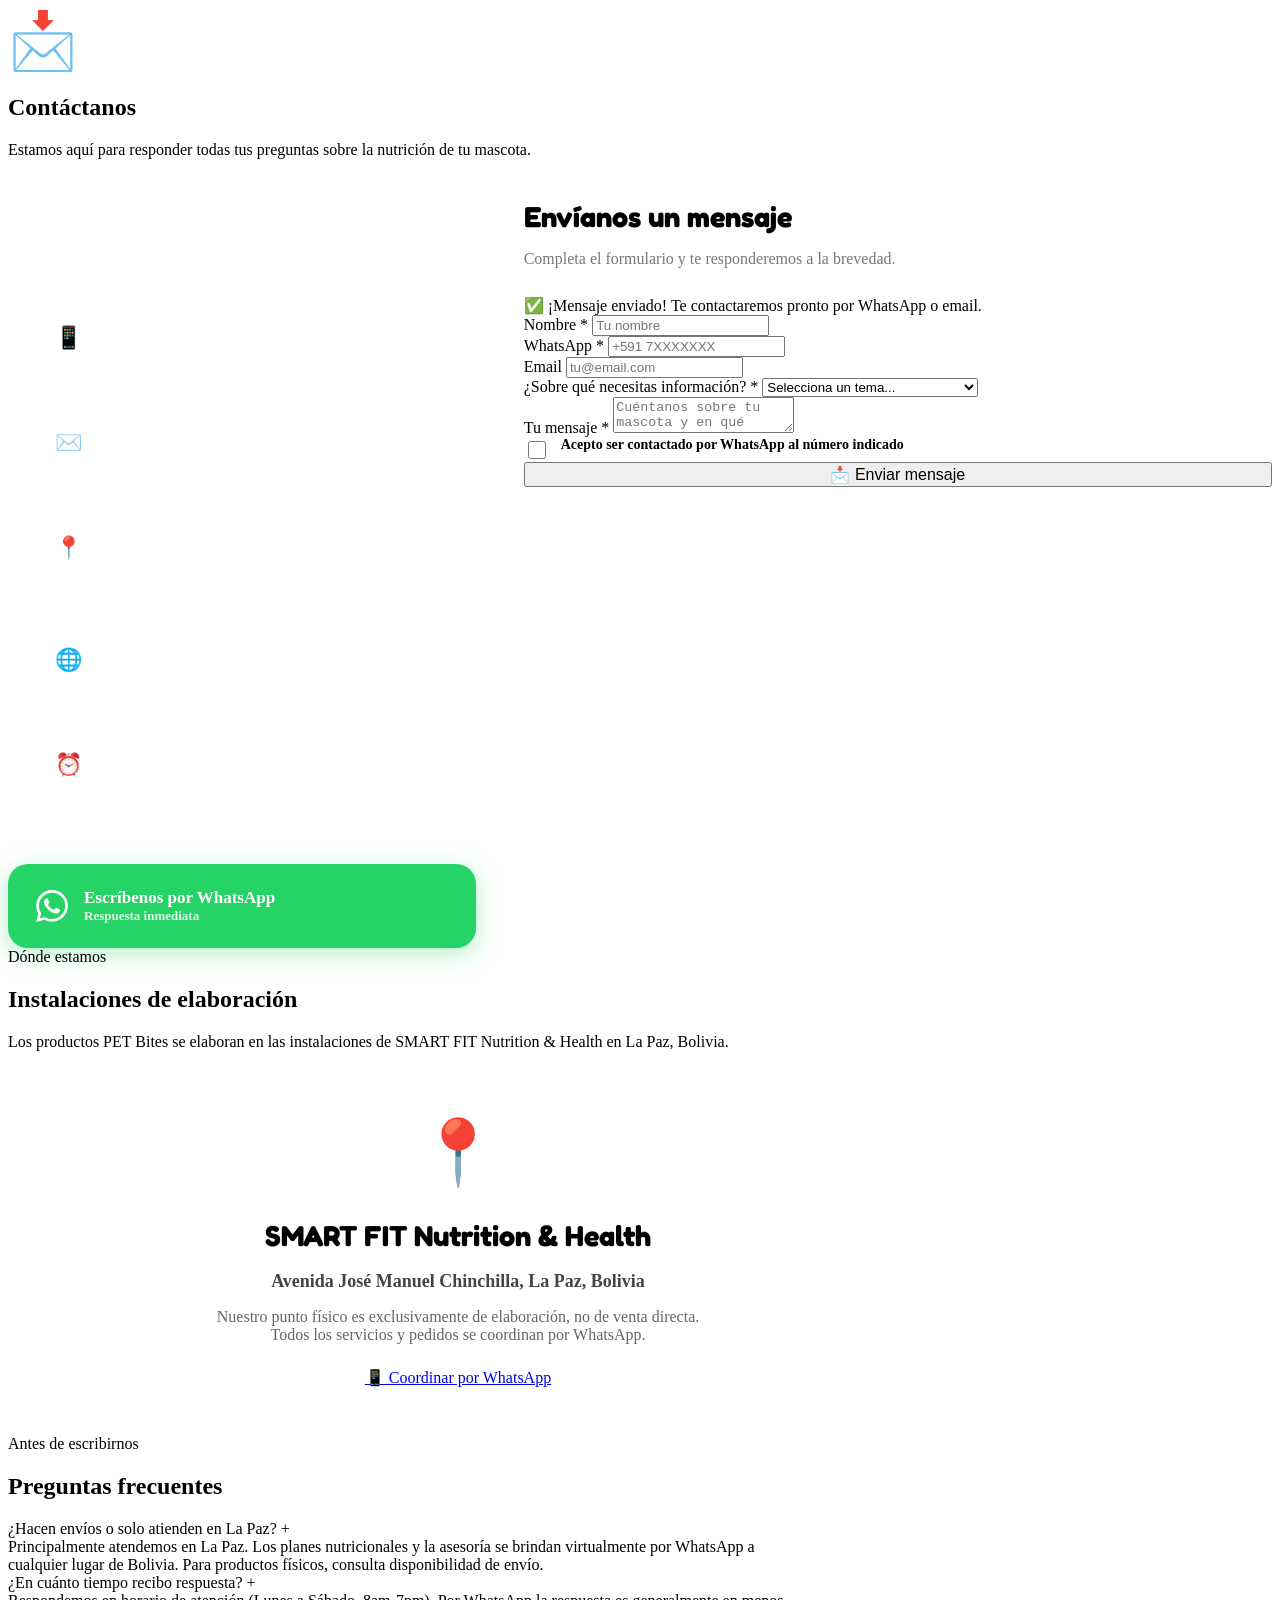
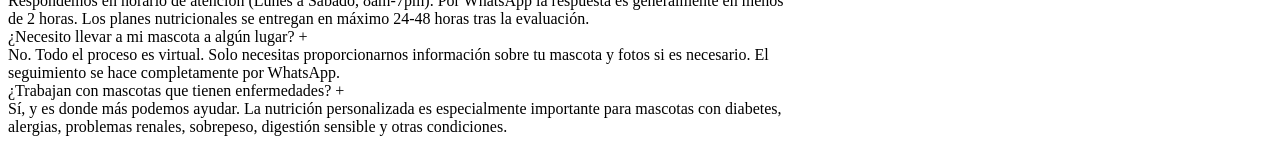
==== pages/contacto.html @ abe5be78 "Add files via upload" ====
<!DOCTYPE html>
<html lang="es">
<head>
  <meta charset="UTF-8" />
  <meta name="viewport" content="width=device-width, initial-scale=1.0" />
  <title>Contacto · PET Bites</title>
  <meta name="description" content="Contacta a PET Bites por WhatsApp o email. La Paz, Bolivia. Nutrición personalizada para mascotas." />
  <link rel="stylesheet" href="../css/style.css" />
  <link href="https://fonts.googleapis.com/css2?family=Nunito:wght@400;600;700;800;900&family=Fredoka+One&display=swap" rel="stylesheet" />
  <style>
    .contact-grid {
      display: grid;
      grid-template-columns: 1fr 1.6fr;
      gap: 48px;
      align-items: start;
    }
    .contact-info-card {
      background: var(--teal);
      border-radius: 28px;
      padding: 48px 36px;
      color: white;
    }
    .contact-info-item {
      display: flex;
      align-items: flex-start;
      gap: 16px;
      margin-bottom: 28px;
      padding-bottom: 28px;
      border-bottom: 1px solid rgba(255,255,255,0.2);
    }
    .contact-info-item:last-child {
      border-bottom: none;
      margin-bottom: 0;
      padding-bottom: 0;
    }
    .contact-icon {
      width: 48px;
      height: 48px;
      background: rgba(255,255,255,0.15);
      border-radius: 14px;
      display: flex;
      align-items: center;
      justify-content: center;
      font-size: 22px;
      flex-shrink: 0;
    }
    .contact-label {
      font-size: 12px;
      font-weight: 800;
      letter-spacing: 2px;
      text-transform: uppercase;
      opacity: 0.7;
      margin-bottom: 4px;
    }
    .contact-value {
      font-weight: 700;
      font-size: 16px;
    }
    .contact-value a {
      color: white;
      text-decoration: none;
    }
    .contact-value a:hover { text-decoration: underline; }
    @media(max-width:768px) {
      .contact-grid { grid-template-columns: 1fr; }
    }
  </style>
</head>
<body>

<div id="nav-placeholder"></div>
<div id="wa-placeholder"></div>

<main>

  <!-- PAGE HERO -->
  <section class="page-hero">
    <span style="font-size:56px;display:block;margin-bottom:16px;">📩</span>
    <h1>Contáctanos</h1>
    <p>Estamos aquí para responder todas tus preguntas sobre la nutrición de tu mascota.</p>
  </section>

  <!-- CONTACTO PRINCIPAL -->
  <section style="background:var(--cream);">
    <div class="container">
      <div class="contact-grid">

        <!-- INFO -->
        <div>
          <div class="contact-info-card">
            <h2 style="font-family:'Fredoka One',cursive;font-size:1.8rem;margin-bottom:32px;">Información de contacto</h2>

            <div class="contact-info-item">
              <div class="contact-icon">📱</div>
              <div>
                <div class="contact-label">WhatsApp PET Bites</div>
                <div class="contact-value"><a href="https://wa.me/59178855799" target="_blank">+591 78855799</a></div>
              </div>
            </div>

            <div class="contact-info-item">
              <div class="contact-icon">✉️</div>
              <div>
                <div class="contact-label">Email SMART FIT</div>
                <div class="contact-value"><a href="mailto:pierremonasterios@icloud.com">pierremonasterios@icloud.com</a></div>
              </div>
            </div>

            <div class="contact-info-item">
              <div class="contact-icon">📍</div>
              <div>
                <div class="contact-label">Ubicación (Elaboración)</div>
                <div class="contact-value">Av. José Manuel Chinchilla<br/>La Paz, Bolivia</div>
              </div>
            </div>

            <div class="contact-info-item">
              <div class="contact-icon">🌐</div>
              <div>
                <div class="contact-label">Sitio web SMART FIT</div>
                <div class="contact-value"><a href="https://pierremonasterios.wixsite.com/healthcoach" target="_blank">pierremonasterios.wixsite.com</a></div>
              </div>
            </div>

            <div class="contact-info-item">
              <div class="contact-icon">⏰</div>
              <div>
                <div class="contact-label">Horario de atención</div>
                <div class="contact-value">Lunes a Sábado<br/>8:00 AM – 7:00 PM</div>
              </div>
            </div>
          </div>

          <!-- WA BIG BUTTON -->
          <a href="https://wa.me/59178855799" target="_blank" style="display:flex;align-items:center;gap:16px;background:#25D366;color:white;text-decoration:none;padding:24px 28px;border-radius:20px;margin-top:20px;font-weight:800;font-size:17px;transition:all 0.3s;box-shadow:0 6px 24px rgba(37,211,102,0.35);" onmouseenter="this.style.transform='translateY(-3px)';this.style.boxShadow='0 10px 32px rgba(37,211,102,0.45)'" onmouseleave="this.style.transform='';this.style.boxShadow='0 6px 24px rgba(37,211,102,0.35)'">
            <svg width="32" height="32" viewBox="0 0 24 24" fill="white"><path d="M17.472 14.382c-.297-.149-1.758-.867-2.03-.967-.273-.099-.471-.148-.67.15-.197.297-.767.966-.94 1.164-.173.199-.347.223-.644.075-.297-.15-1.255-.463-2.39-1.475-.883-.788-1.48-1.761-1.653-2.059-.173-.297-.018-.458.13-.606.134-.133.298-.347.446-.52.149-.174.198-.298.298-.497.099-.198.05-.371-.025-.52-.075-.149-.669-1.612-.916-2.207-.242-.579-.487-.5-.669-.51-.173-.008-.371-.01-.57-.01-.198 0-.52.074-.792.372-.272.297-1.04 1.016-1.04 2.479 0 1.462 1.065 2.875 1.213 3.074.149.198 2.096 3.2 5.077 4.487.709.306 1.262.489 1.694.625.712.227 1.36.195 1.871.118.571-.085 1.758-.719 2.006-1.413.248-.694.248-1.289.173-1.413-.074-.124-.272-.198-.57-.347m-5.421 7.403h-.004a9.87 9.87 0 01-5.031-1.378l-.361-.214-3.741.982.998-3.648-.235-.374a9.86 9.86 0 01-1.51-5.26c.001-5.45 4.436-9.884 9.888-9.884 2.64 0 5.122 1.03 6.988 2.898a9.825 9.825 0 012.893 6.994c-.003 5.45-4.437 9.884-9.885 9.884m8.413-18.297A11.815 11.815 0 0012.05 0C5.495 0 .16 5.335.157 11.892c0 2.096.547 4.142 1.588 5.945L.057 24l6.305-1.654a11.882 11.882 0 005.683 1.448h.005c6.554 0 11.89-5.335 11.893-11.893a11.821 11.821 0 00-3.48-8.413Z"/></svg>
            <div>
              <div>Escríbenos por WhatsApp</div>
              <div style="font-size:13px;opacity:0.85;font-weight:600;">Respuesta inmediata</div>
            </div>
          </a>
        </div>

        <!-- FORM -->
        <div class="form-container">
          <h2 style="font-family:'Fredoka One',cursive;font-size:1.8rem;margin-bottom:8px;">Envíanos un mensaje</h2>
          <p style="color:#777;margin-bottom:28px;">Completa el formulario y te responderemos a la brevedad.</p>

          <div class="alert alert-success alert-hidden" id="contact-success">
            ✅ ¡Mensaje enviado! Te contactaremos pronto por WhatsApp o email.
          </div>

          <form id="contact-form">
            <div class="form-row">
              <div class="form-group">
                <label>Nombre *</label>
                <input type="text" placeholder="Tu nombre" required />
              </div>
              <div class="form-group">
                <label>WhatsApp *</label>
                <input type="tel" placeholder="+591 7XXXXXXX" required />
              </div>
            </div>
            <div class="form-group">
              <label>Email</label>
              <input type="email" placeholder="tu@email.com" />
            </div>
            <div class="form-group">
              <label>¿Sobre qué necesitas información? *</label>
              <select required>
                <option value="">Selecciona un tema...</option>
                <option>Plan nutricional para mi mascota</option>
                <option>Información sobre membresías</option>
                <option>Seguimiento y retroalimentación</option>
                <option>Precios y pagos</option>
                <option>Suplementación</option>
                <option>Otro</option>
              </select>
            </div>
            <div class="form-group">
              <label>Tu mensaje *</label>
              <textarea placeholder="Cuéntanos sobre tu mascota y en qué podemos ayudarte..." required></textarea>
            </div>
            <div class="form-group" style="display:flex;align-items:flex-start;gap:12px;">
              <input type="checkbox" id="whatsapp-ok" style="margin-top:4px;accent-color:var(--teal);width:18px;height:18px;" required />
              <label for="whatsapp-ok" style="font-weight:600;cursor:pointer;font-size:14px;">Acepto ser contactado por WhatsApp al número indicado</label>
            </div>
            <button type="submit" class="btn-primary" style="width:100%;font-size:16px;">📩 Enviar mensaje</button>
          </form>
        </div>

      </div>
    </div>
  </section>

  <!-- UBICACIÓN -->
  <section style="background:white;">
    <div class="container" style="max-width:900px;">
      <div class="section-header">
        <span class="eyebrow">Dónde estamos</span>
        <h2>Instalaciones de <span>elaboración</span></h2>
        <p>Los productos PET Bites se elaboran en las instalaciones de SMART FIT Nutrition & Health en La Paz, Bolivia.</p>
      </div>

      <div style="background:var(--light-teal);border-radius:28px;padding:48px;text-align:center;">
        <div style="font-size:64px;margin-bottom:20px;">📍</div>
        <h3 style="font-family:'Fredoka One',cursive;font-size:1.8rem;color:var(--teal);margin-bottom:8px;">SMART FIT Nutrition & Health</h3>
        <p style="font-size:18px;color:#444;font-weight:700;margin-bottom:16px;">Avenida José Manuel Chinchilla, La Paz, Bolivia</p>
        <p style="color:#666;max-width:500px;margin:0 auto 24px;">Nuestro punto físico es exclusivamente de elaboración, no de venta directa. Todos los servicios y pedidos se coordinan por WhatsApp.</p>
        <a href="https://wa.me/59178855799" target="_blank" class="btn-primary">📱 Coordinar por WhatsApp</a>
      </div>
    </div>
  </section>

  <!-- FAQ -->
  <section style="background:var(--cream);">
    <div class="container" style="max-width:780px;">
      <div class="section-header">
        <span class="eyebrow">Antes de escribirnos</span>
        <h2>Preguntas <span>frecuentes</span></h2>
      </div>
      <div class="faq-item">
        <div class="faq-question">¿Hacen envíos o solo atienden en La Paz? <span class="faq-icon">+</span></div>
        <div class="faq-answer">Principalmente atendemos en La Paz. Los planes nutricionales y la asesoría se brindan virtualmente por WhatsApp a cualquier lugar de Bolivia. Para productos físicos, consulta disponibilidad de envío.</div>
      </div>
      <div class="faq-item">
        <div class="faq-question">¿En cuánto tiempo recibo respuesta? <span class="faq-icon">+</span></div>
        <div class="faq-answer">Respondemos en horario de atención (Lunes a Sábado, 8am-7pm). Por WhatsApp la respuesta es generalmente en menos de 2 horas. Los planes nutricionales se entregan en máximo 24-48 horas tras la evaluación.</div>
      </div>
      <div class="faq-item">
        <div class="faq-question">¿Necesito llevar a mi mascota a algún lugar? <span class="faq-icon">+</span></div>
        <div class="faq-answer">No. Todo el proceso es virtual. Solo necesitas proporcionarnos información sobre tu mascota y fotos si es necesario. El seguimiento se hace completamente por WhatsApp.</div>
      </div>
      <div class="faq-item">
        <div class="faq-question">¿Trabajan con mascotas que tienen enfermedades? <span class="faq-icon">+</span></div>
        <div class="faq-answer">Sí, y es donde más podemos ayudar. La nutrición personalizada es especialmente importante para mascotas con diabetes, alergias, problemas renales, sobrepeso, digestión sensible y otras condiciones.</div>
      </div>
    </div>
  </section>

</main>

<div id="footer-placeholder"></div>
<script src="../js/components.js"></script>
<script src="../js/main.js"></script>
<script>
  document.getElementById('contact-form').addEventListener('submit', (e) => {
    e.preventDefault();
    document.getElementById('contact-success').classList.remove('alert-hidden');
    e.target.reset();
    setTimeout(() => document.getElementById('contact-success').classList.add('alert-hidden'), 8000);
  });
</script>
</body>
</html>
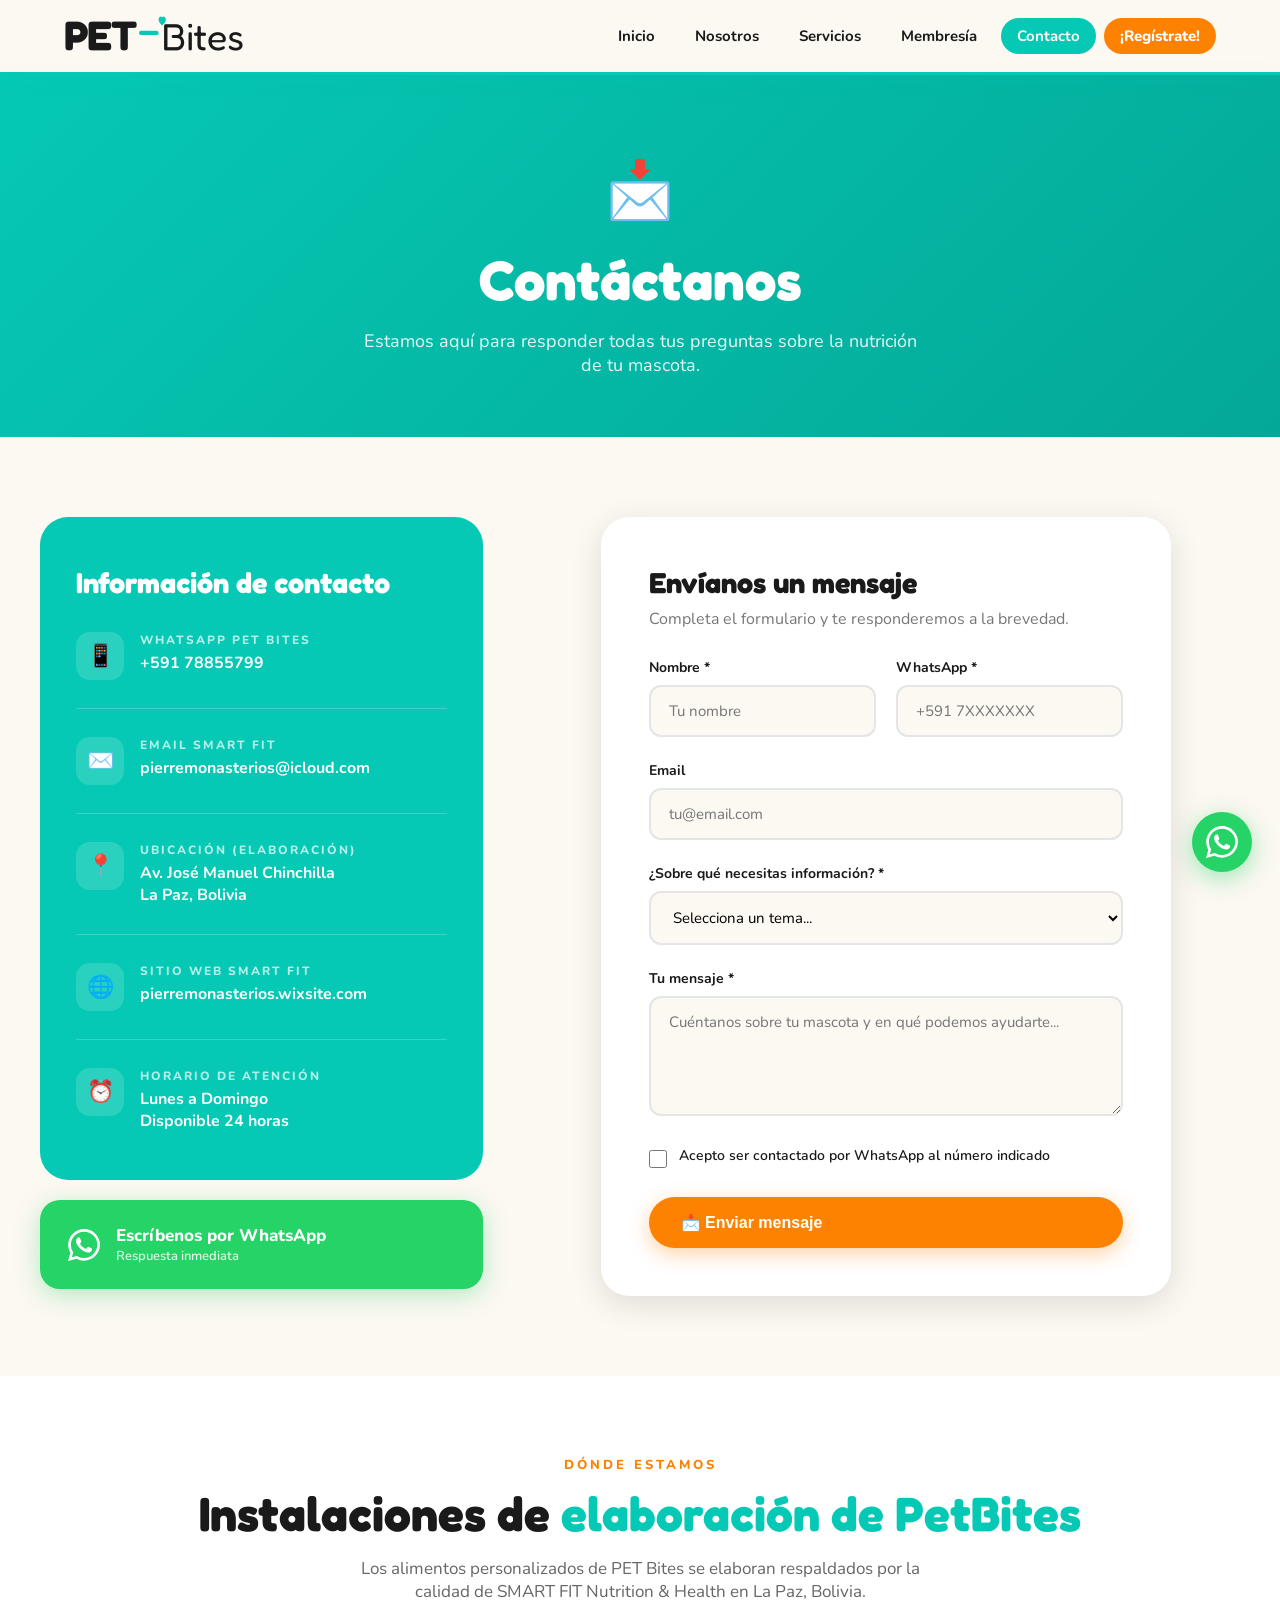
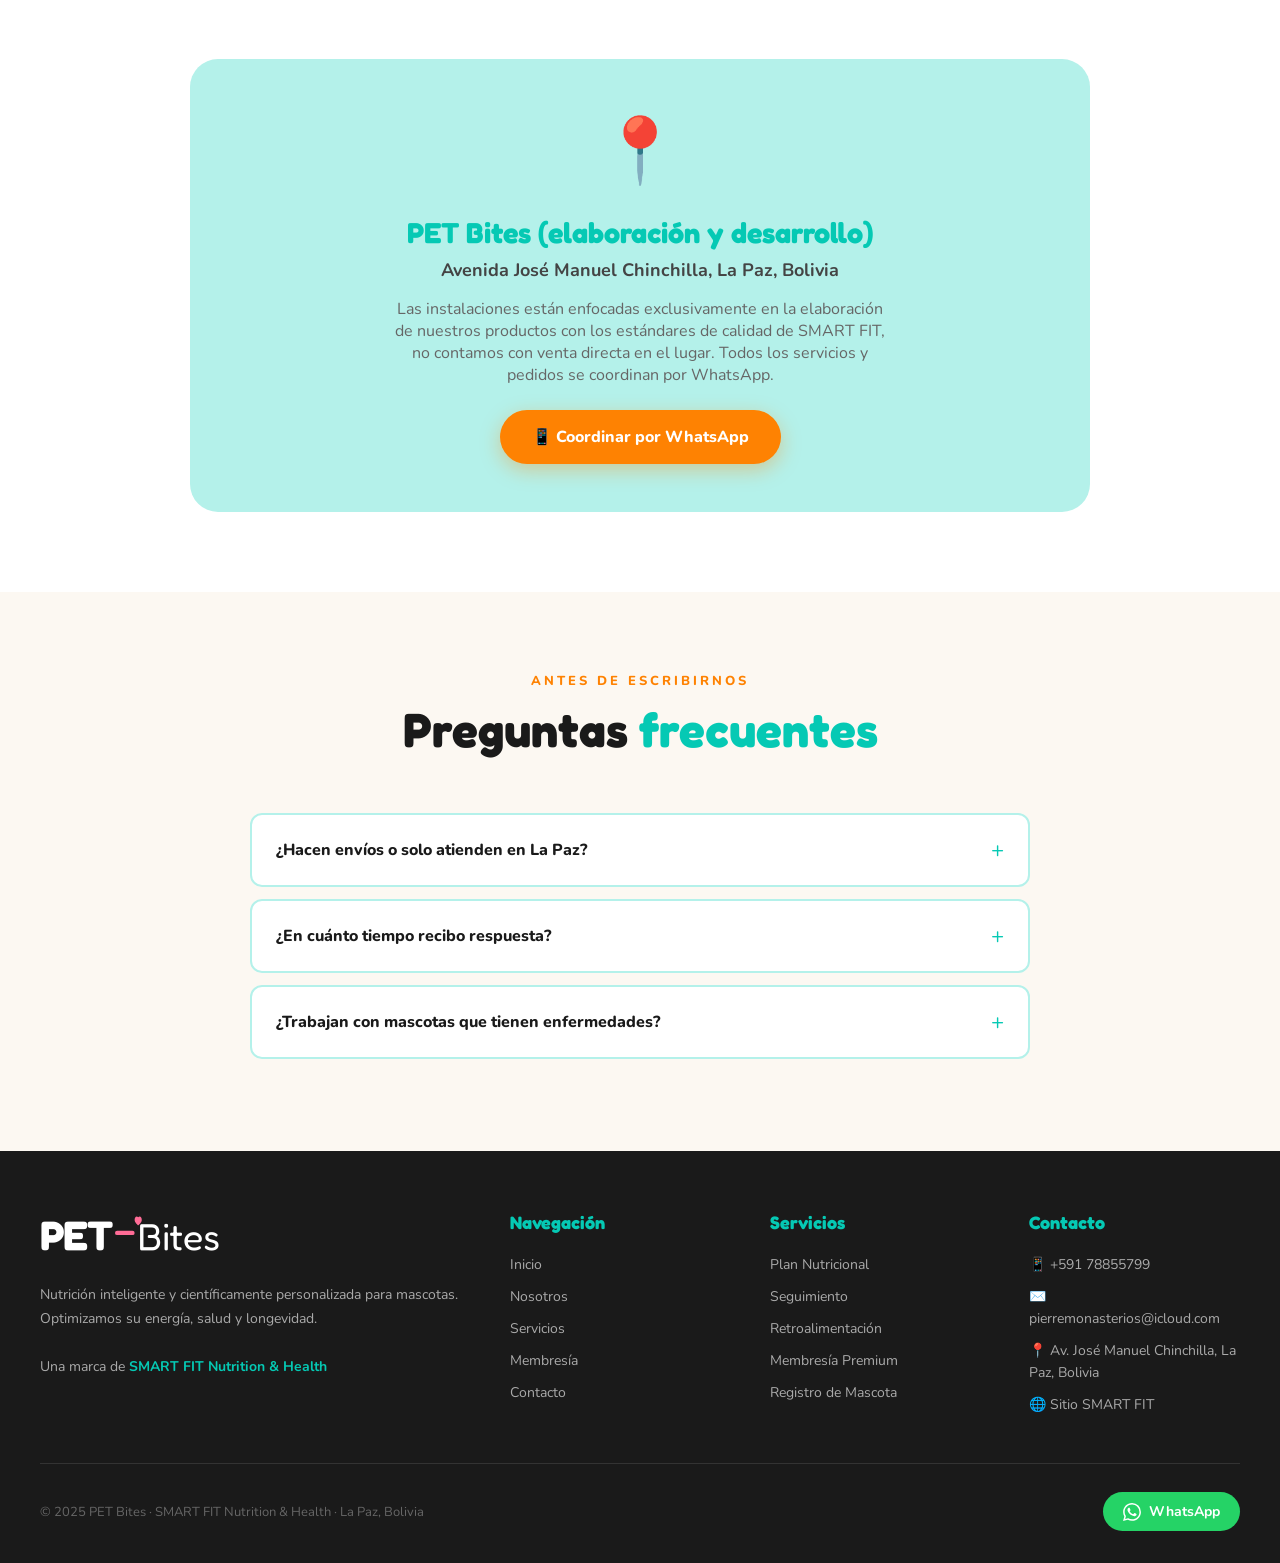
==== commit 98ab6dff: "Membresia" ====
--- a/pages/contacto.html
+++ b/pages/contacto.html
@@ -102,7 +102,7 @@
               <div class="contact-icon">✉️</div>
               <div>
                 <div class="contact-label">Email SMART FIT</div>
-                <div class="contact-value"><a href="mailto:pierremonasterios@icloud.com">pierremonasterios@icloud.com</a></div>
+                <div class="contact-value"><a href="https://mail.google.com/mail/?view=cm&fs=1&to=pierremonasterios@icloud.com" target="_blank">pierremonasterios@icloud.com</a></div>
               </div>
             </div>
 
@@ -126,7 +126,7 @@
               <div class="contact-icon">⏰</div>
               <div>
                 <div class="contact-label">Horario de atención</div>
-                <div class="contact-value">Lunes a Sábado<br/>8:00 AM – 7:00 PM</div>
+                <div class="contact-value">Lunes a Domingo<br/>Disponible 24 horas</div>
               </div>
             </div>
           </div>
@@ -198,15 +198,15 @@
     <div class="container" style="max-width:900px;">
       <div class="section-header">
         <span class="eyebrow">Dónde estamos</span>
-        <h2>Instalaciones de <span>elaboración</span></h2>
-        <p>Los productos PET Bites se elaboran en las instalaciones de SMART FIT Nutrition & Health en La Paz, Bolivia.</p>
+        <h2>Instalaciones de <span>elaboración de PetBites</span></h2>
+        <p>Los alimentos personalizados de PET Bites se elaboran respaldados por la calidad de SMART FIT Nutrition & Health en La Paz, Bolivia.</p>
       </div>
 
       <div style="background:var(--light-teal);border-radius:28px;padding:48px;text-align:center;">
         <div style="font-size:64px;margin-bottom:20px;">📍</div>
-        <h3 style="font-family:'Fredoka One',cursive;font-size:1.8rem;color:var(--teal);margin-bottom:8px;">SMART FIT Nutrition & Health</h3>
+        <h3 style="font-family:'Fredoka One',cursive;font-size:1.8rem;color:var(--teal);margin-bottom:8px;">PET Bites (elaboración y desarrollo)</h3>
         <p style="font-size:18px;color:#444;font-weight:700;margin-bottom:16px;">Avenida José Manuel Chinchilla, La Paz, Bolivia</p>
-        <p style="color:#666;max-width:500px;margin:0 auto 24px;">Nuestro punto físico es exclusivamente de elaboración, no de venta directa. Todos los servicios y pedidos se coordinan por WhatsApp.</p>
+        <p style="color:#666;max-width:500px;margin:0 auto 24px;">Las instalaciones están enfocadas exclusivamente en la elaboración de nuestros productos con los estándares de calidad de SMART FIT, no contamos con venta directa en el lugar. Todos los servicios y pedidos se coordinan por WhatsApp.</p>
         <a href="https://wa.me/59178855799" target="_blank" class="btn-primary">📱 Coordinar por WhatsApp</a>
       </div>
     </div>
@@ -227,10 +227,7 @@
         <div class="faq-question">¿En cuánto tiempo recibo respuesta? <span class="faq-icon">+</span></div>
         <div class="faq-answer">Respondemos en horario de atención (Lunes a Sábado, 8am-7pm). Por WhatsApp la respuesta es generalmente en menos de 2 horas. Los planes nutricionales se entregan en máximo 24-48 horas tras la evaluación.</div>
       </div>
-      <div class="faq-item">
-        <div class="faq-question">¿Necesito llevar a mi mascota a algún lugar? <span class="faq-icon">+</span></div>
-        <div class="faq-answer">No. Todo el proceso es virtual. Solo necesitas proporcionarnos información sobre tu mascota y fotos si es necesario. El seguimiento se hace completamente por WhatsApp.</div>
-      </div>
+
       <div class="faq-item">
         <div class="faq-question">¿Trabajan con mascotas que tienen enfermedades? <span class="faq-icon">+</span></div>
         <div class="faq-answer">Sí, y es donde más podemos ayudar. La nutrición personalizada es especialmente importante para mascotas con diabetes, alergias, problemas renales, sobrepeso, digestión sensible y otras condiciones.</div>
--- a/css/style.css
+++ b/css/style.css
@@ -0,0 +1,1004 @@
+/* ===== PET BITES - ESTILOS GLOBALES ===== */
+@import url('https://fonts.googleapis.com/css2?family=Nunito:wght@400;600;700;800;900&family=Fredoka+One&display=swap');
+
+:root {
+  --cream: #FCF8F2;
+  --orange: #FE8202;
+  --teal: #05C9B4;
+  --light-teal: #B4F1EA;
+  --black: #1a1a1a;
+  --white: #ffffff;
+  --shadow: 0 8px 32px rgba(0,0,0,0.12);
+  --shadow-hover: 0 16px 48px rgba(0,0,0,0.18);
+  --radius: 20px;
+  --radius-sm: 12px;
+}
+
+* {
+  margin: 0;
+  padding: 0;
+  box-sizing: border-box;
+}
+
+html {
+  scroll-behavior: smooth;
+}
+
+body {
+  font-family: 'Nunito', sans-serif;
+  background-color: var(--cream);
+  color: var(--black);
+  overflow-x: hidden;
+}
+
+/* ===== SCROLLBAR ===== */
+::-webkit-scrollbar { width: 8px; }
+::-webkit-scrollbar-track { background: var(--cream); }
+::-webkit-scrollbar-thumb { background: var(--teal); border-radius: 4px; }
+
+/* ===== LOGO SVG ===== */
+.logo-svg {
+  height: 50px;
+  width: auto;
+}
+
+/* ===== HEADER / NAV ===== */
+header {
+  position: fixed;
+  top: 0;
+  left: 0;
+  width: 100%;
+  z-index: 999;
+  background: rgba(252, 248, 242, 0.95);
+  backdrop-filter: blur(10px);
+  border-bottom: 3px solid var(--teal);
+  box-shadow: 0 2px 20px rgba(5,201,180,0.15);
+}
+
+nav {
+  max-width: 1200px;
+  margin: 0 auto;
+  padding: 0 24px;
+  height: 72px;
+  display: flex;
+  align-items: center;
+  justify-content: space-between;
+}
+
+.nav-logo {
+  display: flex;
+  align-items: center;
+  gap: 10px;
+  text-decoration: none;
+}
+
+.nav-links {
+  display: flex;
+  align-items: center;
+  gap: 8px;
+  list-style: none;
+}
+
+.nav-links a {
+  text-decoration: none;
+  color: var(--black);
+  font-weight: 700;
+  font-size: 15px;
+  padding: 8px 16px;
+  border-radius: 50px;
+  transition: all 0.3s ease;
+}
+
+.nav-links a:hover {
+  background: var(--light-teal);
+  color: var(--teal);
+}
+
+.nav-links a.active {
+  background: var(--teal);
+  color: var(--white);
+}
+
+.nav-cta {
+  background: var(--orange) !important;
+  color: var(--white) !important;
+  border-radius: 50px !important;
+  font-weight: 800 !important;
+}
+
+.nav-cta:hover {
+  background: #e07000 !important;
+  transform: translateY(-2px);
+  box-shadow: 0 4px 16px rgba(254,130,2,0.4);
+}
+
+/* Hamburger */
+.hamburger {
+  display: none;
+  flex-direction: column;
+  gap: 5px;
+  cursor: pointer;
+  padding: 8px;
+}
+
+.hamburger span {
+  width: 26px;
+  height: 3px;
+  background: var(--black);
+  border-radius: 3px;
+  transition: all 0.3s;
+}
+
+.mobile-menu {
+  display: none;
+  position: fixed;
+  top: 72px;
+  left: 0;
+  width: 100%;
+  background: var(--cream);
+  border-bottom: 3px solid var(--teal);
+  padding: 16px;
+  flex-direction: column;
+  gap: 8px;
+  z-index: 998;
+}
+
+.mobile-menu a {
+  text-decoration: none;
+  color: var(--black);
+  font-weight: 700;
+  padding: 12px 20px;
+  border-radius: var(--radius-sm);
+  font-size: 16px;
+  transition: all 0.3s;
+}
+
+.mobile-menu a:hover {
+  background: var(--light-teal);
+}
+
+.mobile-menu.open {
+  display: flex;
+}
+
+/* ===== PAGE WRAPPER ===== */
+main {
+  padding-top: 72px;
+}
+
+/* ===== HERO SECTION ===== */
+.hero {
+  background: var(--cream);
+  min-height: 90vh;
+  display: flex;
+  align-items: center;
+  position: relative;
+  overflow: hidden;
+}
+
+.hero::before {
+  content: '';
+  position: absolute;
+  top: -100px;
+  right: -150px;
+  width: 600px;
+  height: 600px;
+  background: radial-gradient(circle, var(--light-teal) 0%, transparent 70%);
+  opacity: 0.5;
+  animation: float 6s ease-in-out infinite;
+}
+
+.hero::after {
+  content: '';
+  position: absolute;
+  bottom: -80px;
+  left: -100px;
+  width: 400px;
+  height: 400px;
+  background: radial-gradient(circle, rgba(254,130,2,0.15) 0%, transparent 70%);
+  animation: float 8s ease-in-out infinite reverse;
+}
+
+@keyframes float {
+  0%, 100% { transform: translateY(0px); }
+  50% { transform: translateY(-30px); }
+}
+
+.hero-content {
+  max-width: 1200px;
+  margin: 0 auto;
+  padding: 80px 24px;
+  display: grid;
+  grid-template-columns: 1fr 1fr;
+  gap: 60px;
+  align-items: center;
+  position: relative;
+  z-index: 1;
+}
+
+.hero-text h1 {
+  font-family: 'Fredoka One', cursive;
+  font-size: clamp(2.5rem, 5vw, 4rem);
+  line-height: 1.1;
+  margin-bottom: 20px;
+  color: var(--black);
+}
+
+.hero-text h1 span {
+  color: var(--teal);
+}
+
+.hero-text p {
+  font-size: 18px;
+  line-height: 1.7;
+  color: #555;
+  margin-bottom: 36px;
+}
+
+.hero-buttons {
+  display: flex;
+  gap: 16px;
+  flex-wrap: wrap;
+}
+
+.btn-primary {
+  background: var(--orange);
+  color: var(--white);
+  padding: 16px 32px;
+  border-radius: 50px;
+  font-weight: 800;
+  font-size: 16px;
+  text-decoration: none;
+  transition: all 0.3s ease;
+  border: none;
+  cursor: pointer;
+  display: inline-flex;
+  align-items: center;
+  gap: 8px;
+  box-shadow: 0 6px 20px rgba(254,130,2,0.35);
+}
+
+.btn-primary:hover {
+  transform: translateY(-3px);
+  box-shadow: 0 10px 28px rgba(254,130,2,0.45);
+  background: #e07000;
+}
+
+.btn-secondary {
+  background: transparent;
+  color: var(--teal);
+  padding: 16px 32px;
+  border-radius: 50px;
+  font-weight: 800;
+  font-size: 16px;
+  text-decoration: none;
+  transition: all 0.3s ease;
+  border: 3px solid var(--teal);
+  cursor: pointer;
+  display: inline-flex;
+  align-items: center;
+  gap: 8px;
+}
+
+.btn-secondary:hover {
+  background: var(--teal);
+  color: var(--white);
+  transform: translateY(-3px);
+}
+
+.hero-visual {
+  display: flex;
+  justify-content: center;
+  align-items: center;
+}
+
+.hero-card {
+  background: var(--white);
+  border-radius: 32px;
+  padding: 40px;
+  box-shadow: var(--shadow);
+  border: 3px solid var(--light-teal);
+  text-align: center;
+  animation: float 5s ease-in-out infinite;
+  max-width: 380px;
+  width: 100%;
+}
+
+.hero-card .pet-emoji {
+  font-size: 80px;
+  display: block;
+  margin-bottom: 16px;
+}
+
+.hero-card h3 {
+  font-family: 'Fredoka One', cursive;
+  font-size: 22px;
+  color: var(--teal);
+  margin-bottom: 8px;
+}
+
+.hero-card p {
+  color: #777;
+  font-size: 14px;
+}
+
+.badge-strip {
+  display: flex;
+  gap: 8px;
+  margin-top: 16px;
+  justify-content: center;
+  flex-wrap: wrap;
+}
+
+.badge {
+  background: var(--light-teal);
+  color: var(--teal);
+  padding: 6px 14px;
+  border-radius: 50px;
+  font-size: 13px;
+  font-weight: 700;
+}
+
+/* ===== SECTION GENERIC ===== */
+section {
+  padding: 80px 24px;
+}
+
+.section-header {
+  text-align: center;
+  margin-bottom: 56px;
+}
+
+.section-header .eyebrow {
+  font-size: 13px;
+  font-weight: 800;
+  letter-spacing: 3px;
+  text-transform: uppercase;
+  color: var(--orange);
+  margin-bottom: 12px;
+  display: block;
+}
+
+.section-header h2 {
+  font-family: 'Fredoka One', cursive;
+  font-size: clamp(2rem, 4vw, 3rem);
+  color: var(--black);
+  line-height: 1.15;
+}
+
+.section-header h2 span {
+  color: var(--teal);
+}
+
+.section-header p {
+  margin-top: 16px;
+  color: #666;
+  font-size: 17px;
+  max-width: 560px;
+  margin-left: auto;
+  margin-right: auto;
+}
+
+.container {
+  max-width: 1200px;
+  margin: 0 auto;
+}
+
+/* ===== CARDS ===== */
+.card-grid {
+  display: grid;
+  grid-template-columns: repeat(auto-fit, minmax(280px, 1fr));
+  gap: 28px;
+}
+
+.card {
+  background: var(--white);
+  border-radius: var(--radius);
+  padding: 32px;
+  box-shadow: var(--shadow);
+  transition: all 0.3s ease;
+  border: 2px solid transparent;
+}
+
+.card:hover {
+  transform: translateY(-6px);
+  box-shadow: var(--shadow-hover);
+  border-color: var(--light-teal);
+}
+
+.card-icon {
+  font-size: 48px;
+  margin-bottom: 20px;
+  display: block;
+}
+
+.card h3 {
+  font-family: 'Fredoka One', cursive;
+  font-size: 22px;
+  margin-bottom: 12px;
+  color: var(--black);
+}
+
+.card p {
+  color: #666;
+  line-height: 1.7;
+  font-size: 15px;
+}
+
+/* ===== TEAL BG SECTIONS ===== */
+.bg-teal {
+  background: var(--teal);
+  color: var(--white);
+}
+
+.bg-teal .section-header h2,
+.bg-teal .section-header p {
+  color: var(--white);
+}
+
+.bg-teal .section-header .eyebrow {
+  color: var(--light-teal);
+}
+
+.bg-orange {
+  background: var(--orange);
+  color: var(--white);
+}
+
+.bg-light-teal {
+  background: var(--light-teal);
+}
+
+/* ===== WHATSAPP FLOAT BUTTON ===== */
+.whatsapp-float {
+  position: fixed;
+  bottom: 28px;
+  right: 28px;
+  width: 60px;
+  height: 60px;
+  background: #25D366;
+  border-radius: 50%;
+  display: flex;
+  align-items: center;
+  justify-content: center;
+  box-shadow: 0 6px 24px rgba(37,211,102,0.45);
+  z-index: 997;
+  transition: all 0.3s ease;
+  text-decoration: none;
+}
+
+.whatsapp-float:hover {
+  transform: scale(1.1) translateY(-4px);
+  box-shadow: 0 10px 32px rgba(37,211,102,0.55);
+}
+
+.whatsapp-float svg {
+  width: 32px;
+  height: 32px;
+  fill: white;
+}
+
+/* ===== FOOTER ===== */
+footer {
+  background: var(--black);
+  color: var(--white);
+  padding: 60px 24px 32px;
+}
+
+.footer-grid {
+  max-width: 1200px;
+  margin: 0 auto;
+  display: grid;
+  grid-template-columns: 2fr 1fr 1fr 1fr;
+  gap: 48px;
+  margin-bottom: 48px;
+}
+
+.footer-brand p {
+  color: #aaa;
+  line-height: 1.7;
+  font-size: 14px;
+  margin-top: 16px;
+}
+
+.footer-col h4 {
+  font-family: 'Fredoka One', cursive;
+  font-size: 18px;
+  color: var(--teal);
+  margin-bottom: 20px;
+}
+
+.footer-col ul {
+  list-style: none;
+  display: flex;
+  flex-direction: column;
+  gap: 10px;
+}
+
+.footer-col ul li a {
+  color: #aaa;
+  text-decoration: none;
+  font-size: 14px;
+  transition: color 0.3s;
+}
+
+.footer-col ul li a:hover {
+  color: var(--teal);
+}
+
+.footer-bottom {
+  max-width: 1200px;
+  margin: 0 auto;
+  padding-top: 28px;
+  border-top: 1px solid #333;
+  display: flex;
+  justify-content: space-between;
+  align-items: center;
+  flex-wrap: wrap;
+  gap: 16px;
+}
+
+.footer-bottom p {
+  color: #666;
+  font-size: 13px;
+}
+
+.footer-wa {
+  display: flex;
+  align-items: center;
+  gap: 8px;
+  background: #25D366;
+  color: white;
+  text-decoration: none;
+  padding: 10px 20px;
+  border-radius: 50px;
+  font-weight: 700;
+  font-size: 14px;
+  transition: all 0.3s;
+}
+
+.footer-wa:hover {
+  transform: translateY(-2px);
+  box-shadow: 0 4px 16px rgba(37,211,102,0.4);
+}
+
+/* ===== MEMBERSHIP CARDS ===== */
+.membership-grid {
+  display: grid;
+  grid-template-columns: repeat(auto-fit, minmax(280px, 1fr));
+  gap: 28px;
+  max-width: 1200px;
+  margin: 0 auto;
+}
+
+.mem-card {
+  background: var(--white);
+  border-radius: 28px;
+  padding: 40px 32px;
+  text-align: center;
+  box-shadow: var(--shadow);
+  transition: all 0.3s ease;
+  border: 3px solid transparent;
+  position: relative;
+  overflow: hidden;
+}
+
+.mem-card.featured {
+  border-color: var(--orange);
+  transform: scale(1.04);
+}
+
+.mem-card.featured::before {
+  content: '⭐ MÁS POPULAR';
+  position: absolute;
+  top: 20px;
+  right: -30px;
+  background: var(--orange);
+  color: white;
+  font-size: 11px;
+  font-weight: 800;
+  padding: 6px 40px;
+  transform: rotate(45deg);
+  letter-spacing: 1px;
+}
+
+.mem-card:hover {
+  transform: translateY(-8px);
+  box-shadow: var(--shadow-hover);
+}
+
+.mem-card.featured:hover {
+  transform: scale(1.04) translateY(-8px);
+}
+
+.mem-plan {
+  font-family: 'Fredoka One', cursive;
+  font-size: 13px;
+  letter-spacing: 2px;
+  text-transform: uppercase;
+  color: var(--teal);
+  margin-bottom: 8px;
+}
+
+.mem-price {
+  font-family: 'Fredoka One', cursive;
+  font-size: 48px;
+  color: var(--black);
+  line-height: 1;
+}
+
+.mem-price sup {
+  font-size: 24px;
+  vertical-align: super;
+}
+
+.mem-period {
+  color: #999;
+  font-size: 14px;
+  margin-bottom: 24px;
+}
+
+.mem-features {
+  list-style: none;
+  text-align: left;
+  display: flex;
+  flex-direction: column;
+  gap: 10px;
+  margin-bottom: 32px;
+}
+
+.mem-features li {
+  display: flex;
+  align-items: center;
+  gap: 10px;
+  font-size: 14px;
+  color: #555;
+}
+
+.mem-features li .check {
+  width: 22px;
+  height: 22px;
+  background: var(--light-teal);
+  border-radius: 50%;
+  display: flex;
+  align-items: center;
+  justify-content: center;
+  flex-shrink: 0;
+  font-size: 12px;
+}
+
+/* ===== FORM STYLES ===== */
+.form-container {
+  max-width: 680px;
+  margin: 0 auto;
+  background: var(--white);
+  border-radius: 28px;
+  padding: 48px;
+  box-shadow: var(--shadow);
+}
+
+.form-group {
+  margin-bottom: 24px;
+}
+
+.form-group label {
+  display: block;
+  font-weight: 700;
+  margin-bottom: 8px;
+  font-size: 14px;
+  color: var(--black);
+}
+
+.form-group input,
+.form-group select,
+.form-group textarea {
+  width: 100%;
+  padding: 14px 18px;
+  border: 2px solid #e5e5e5;
+  border-radius: var(--radius-sm);
+  font-family: 'Nunito', sans-serif;
+  font-size: 15px;
+  transition: border-color 0.3s;
+  outline: none;
+  background: var(--cream);
+}
+
+.form-group input:focus,
+.form-group select:focus,
+.form-group textarea:focus {
+  border-color: var(--teal);
+}
+
+.form-group textarea {
+  resize: vertical;
+  min-height: 120px;
+}
+
+.form-row {
+  display: grid;
+  grid-template-columns: 1fr 1fr;
+  gap: 20px;
+}
+
+/* ===== STEP PROCESS ===== */
+.steps {
+  display: grid;
+  grid-template-columns: repeat(auto-fit, minmax(200px, 1fr));
+  gap: 0;
+  position: relative;
+  max-width: 1000px;
+  margin: 0 auto;
+}
+
+.step {
+  text-align: center;
+  padding: 32px 20px;
+  position: relative;
+}
+
+.step::after {
+  content: '→';
+  position: absolute;
+  right: -12px;
+  top: 50%;
+  transform: translateY(-50%);
+  font-size: 24px;
+  color: var(--teal);
+}
+
+.step:last-child::after {
+  display: none;
+}
+
+.step-num {
+  width: 60px;
+  height: 60px;
+  background: var(--teal);
+  border-radius: 50%;
+  font-family: 'Fredoka One', cursive;
+  font-size: 26px;
+  color: white;
+  display: flex;
+  align-items: center;
+  justify-content: center;
+  margin: 0 auto 16px;
+}
+
+.step h4 {
+  font-family: 'Fredoka One', cursive;
+  font-size: 17px;
+  margin-bottom: 8px;
+}
+
+.step p {
+  font-size: 13px;
+  color: #666;
+}
+
+/* ===== TESTIMONIALS ===== */
+.testimonials-grid {
+  display: grid;
+  grid-template-columns: repeat(auto-fit, minmax(300px, 1fr));
+  gap: 24px;
+}
+
+.testimonial {
+  background: var(--white);
+  border-radius: var(--radius);
+  padding: 32px;
+  box-shadow: var(--shadow);
+}
+
+.testimonial-text {
+  font-style: italic;
+  color: #555;
+  line-height: 1.7;
+  margin-bottom: 20px;
+  font-size: 15px;
+}
+
+.testimonial-author {
+  display: flex;
+  align-items: center;
+  gap: 12px;
+}
+
+.author-avatar {
+  width: 48px;
+  height: 48px;
+  border-radius: 50%;
+  display: flex;
+  align-items: center;
+  justify-content: center;
+  font-size: 22px;
+  background: var(--light-teal);
+}
+
+.author-name {
+  font-weight: 800;
+  font-size: 15px;
+}
+
+.author-pet {
+  font-size: 13px;
+  color: var(--teal);
+}
+
+.stars {
+  color: #FE8202;
+  font-size: 16px;
+  margin-bottom: 12px;
+}
+
+/* ===== PAGE HERO (internas) ===== */
+.page-hero {
+  background: linear-gradient(135deg, var(--teal) 0%, #04a898 100%);
+  color: white;
+  padding: 80px 24px 60px;
+  text-align: center;
+}
+
+.page-hero h1 {
+  font-family: 'Fredoka One', cursive;
+  font-size: clamp(2rem, 5vw, 3.5rem);
+  margin-bottom: 16px;
+}
+
+.page-hero p {
+  font-size: 18px;
+  opacity: 0.9;
+  max-width: 560px;
+  margin: 0 auto;
+}
+
+/* ===== SUCCESS/ALERT ===== */
+.alert {
+  padding: 16px 24px;
+  border-radius: var(--radius-sm);
+  margin-bottom: 20px;
+  font-weight: 700;
+}
+
+.alert-success {
+  background: var(--light-teal);
+  color: var(--teal);
+  border: 2px solid var(--teal);
+}
+
+.alert-hidden {
+  display: none;
+}
+
+/* ===== FAQ ===== */
+.faq-item {
+  background: var(--white);
+  border-radius: var(--radius-sm);
+  margin-bottom: 12px;
+  overflow: hidden;
+  border: 2px solid var(--light-teal);
+}
+
+.faq-question {
+  padding: 20px 24px;
+  font-weight: 800;
+  cursor: pointer;
+  display: flex;
+  justify-content: space-between;
+  align-items: center;
+  transition: background 0.3s;
+}
+
+.faq-question:hover {
+  background: var(--light-teal);
+}
+
+.faq-answer {
+  display: none;
+  padding: 16px 24px;
+  color: #666;
+  border-top: 2px solid var(--light-teal);
+  line-height: 1.7;
+}
+
+.faq-item.open .faq-answer {
+  display: block;
+}
+
+.faq-item.open .faq-icon {
+  transform: rotate(45deg);
+}
+
+.faq-icon {
+  font-size: 22px;
+  transition: transform 0.3s;
+  color: var(--teal);
+  font-weight: 400;
+}
+
+/* ===== BENEFIT PILLS ===== */
+.benefit-pill {
+  display: inline-flex;
+  align-items: center;
+  gap: 8px;
+  background: var(--light-teal);
+  color: var(--teal);
+  padding: 10px 20px;
+  border-radius: 50px;
+  font-weight: 700;
+  font-size: 14px;
+  margin: 6px;
+}
+
+/* ===== ANIMATIONS ===== */
+@keyframes fadeInUp {
+  from { opacity: 0; transform: translateY(30px); }
+  to { opacity: 1; transform: translateY(0); }
+}
+
+.animate-in {
+  animation: fadeInUp 0.6s ease forwards;
+}
+
+.delay-1 { animation-delay: 0.1s; }
+.delay-2 { animation-delay: 0.2s; }
+.delay-3 { animation-delay: 0.3s; }
+
+/* ===== RESPONSIVE ===== */
+@media (max-width: 900px) {
+  .footer-grid {
+    grid-template-columns: 1fr 1fr;
+  }
+}
+
+@media (max-width: 768px) {
+  .nav-links { display: none; }
+  .hamburger { display: flex; }
+
+  .hero-content {
+    grid-template-columns: 1fr;
+    text-align: center;
+    gap: 40px;
+  }
+
+  .hero-buttons {
+    justify-content: center;
+  }
+
+  .hero::before, .hero::after {
+    display: none;
+  }
+
+  .steps {
+    grid-template-columns: 1fr;
+  }
+
+  .step::after {
+    content: '↓';
+    right: 50%;
+    top: auto;
+    bottom: -16px;
+    transform: translateX(50%);
+  }
+
+  .form-row {
+    grid-template-columns: 1fr;
+  }
+
+  .footer-grid {
+    grid-template-columns: 1fr;
+    gap: 32px;
+  }
+
+  .footer-bottom {
+    flex-direction: column;
+    text-align: center;
+  }
+
+  .mem-card.featured {
+    transform: scale(1);
+  }
+
+  .form-container {
+    padding: 28px 20px;
+  }
+}
